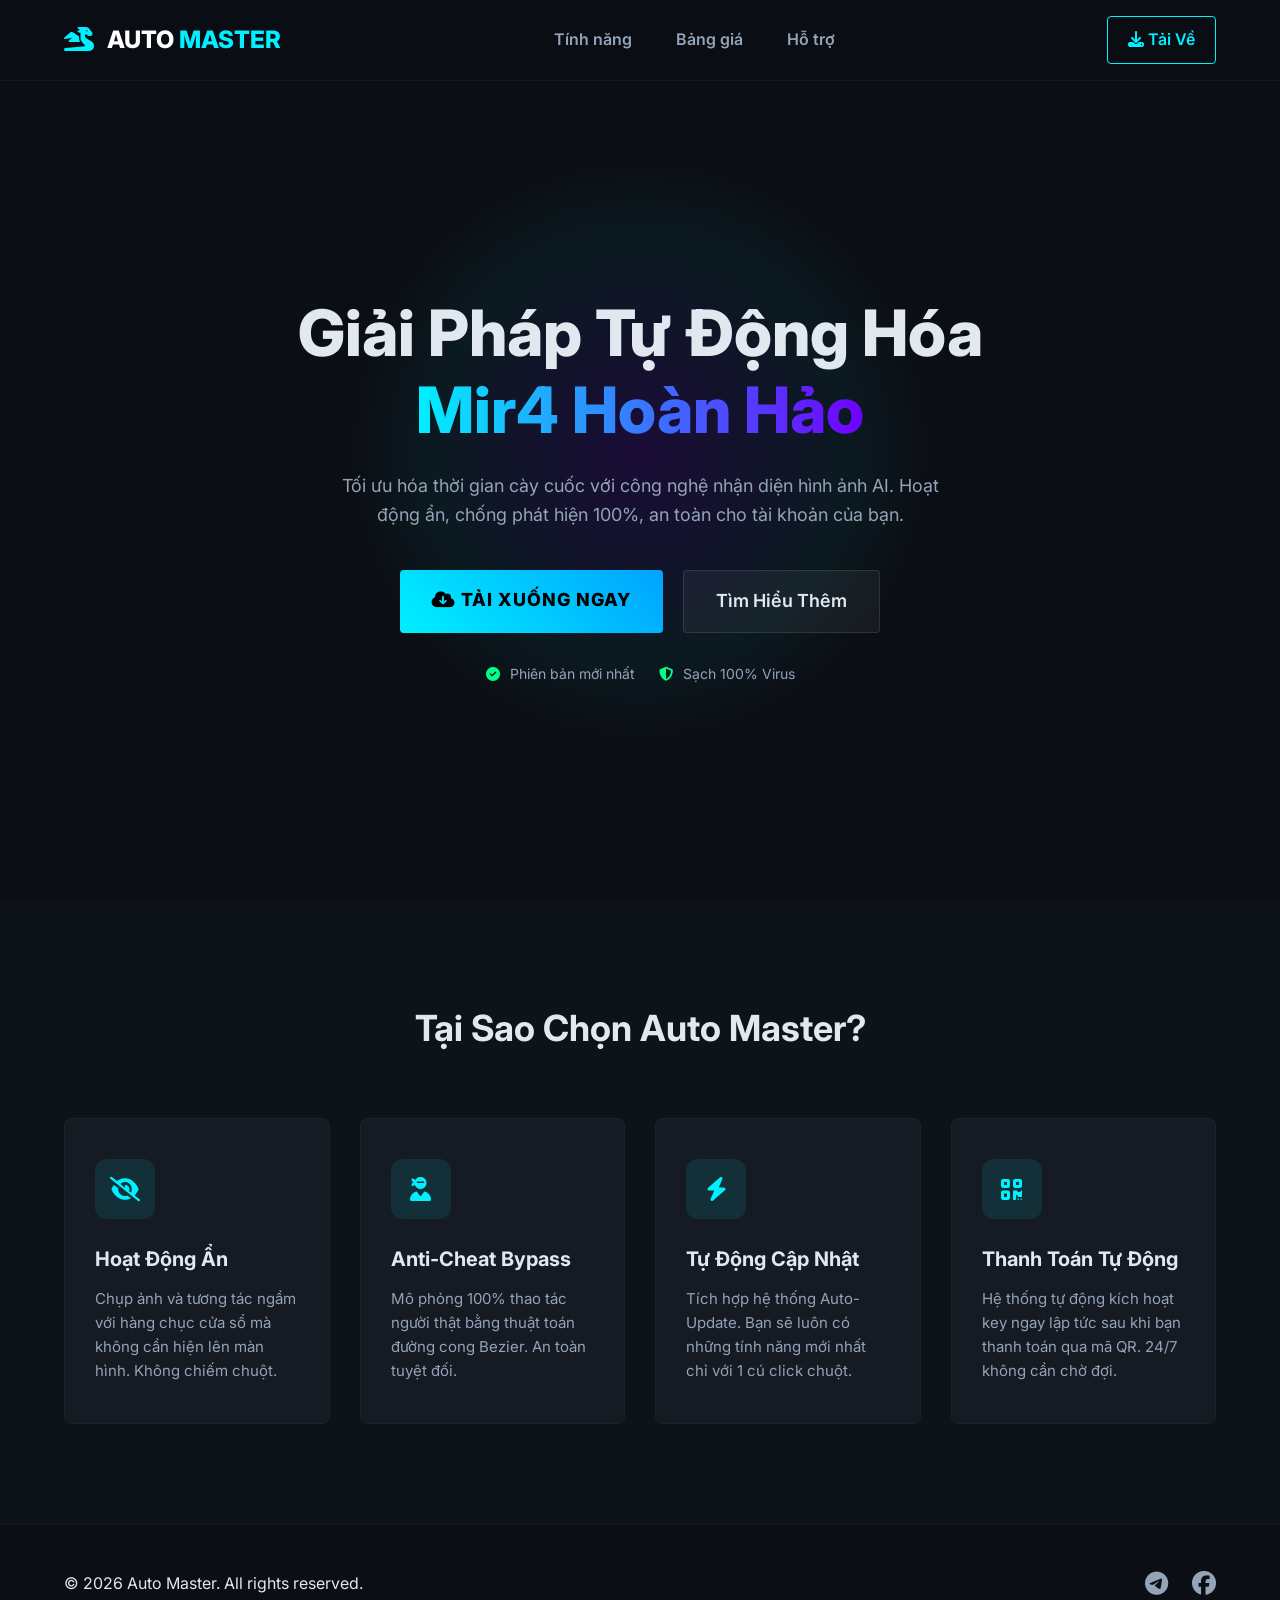
==== index.html @ 046a6823 "Add files via upload" ====
<!DOCTYPE html>
<html lang="vi">
<head>
    <meta charset="UTF-8">
    <meta name="viewport" content="width=device-width, initial-scale=1.0">
    <title>Auto Master | Tự Động Hóa Mir4 Đỉnh Cao</title>
    <link href="https://fonts.googleapis.com/css2?family=Inter:wght@400;600;800&display=swap" rel="stylesheet">
    <link rel="stylesheet" href="https://cdnjs.cloudflare.com/ajax/libs/font-awesome/6.4.0/css/all.min.css">
    <link rel="stylesheet" href="style.css">
</head>
<body>

    <!-- Header -->
    <header>
        <div class="container header-container">
            <div class="logo">
                <i class="fa-solid fa-dragon"></i> AUTO <span>MASTER</span>
            </div>
            <nav>
                <a href="#features">Tính năng</a>
                <a href="#pricing">Bảng giá</a>
                <a href="#contact">Hỗ trợ</a>
            </nav>
            <a href="https://github.com/ben3110c/auto-master/releases/latest/download/Auto_Master.exe" class="btn-primary-small"><i class="fa-solid fa-download"></i> Tải Về</a>
        </div>
    </header>

    <!-- Hero Section -->
    <section class="hero">
        <div class="container hero-content">
            <h1>Giải Pháp Tự Động Hóa <br><span class="gradient-text">Mir4 Hoàn Hảo</span></h1>
            <p>Tối ưu hóa thời gian cày cuốc với công nghệ nhận diện hình ảnh AI. Hoạt động ẩn, chống phát hiện 100%, an toàn cho tài khoản của bạn.</p>
            <div class="hero-buttons">
                <a href="https://github.com/ben3110c/auto-master/releases/latest/download/Auto_Master.exe" class="btn-primary">
                    <i class="fa-solid fa-cloud-arrow-down"></i> TẢI XUỐNG NGAY
                </a>
                <a href="#features" class="btn-secondary">Tìm Hiểu Thêm</a>
            </div>
            <div class="version-info">
                <span><i class="fa-solid fa-check-circle"></i> Phiên bản mới nhất</span>
                <span><i class="fa-solid fa-shield-halved"></i> Sạch 100% Virus</span>
            </div>
        </div>
        <div class="hero-glow"></div>
    </section>

    <!-- Features -->
    <section id="features" class="features">
        <div class="container">
            <h2 class="section-title">Tại Sao Chọn Auto Master?</h2>
            <div class="feature-grid">
                <div class="feature-card">
                    <div class="icon-wrapper"><i class="fa-solid fa-eye-slash"></i></div>
                    <h3>Hoạt Động Ẩn</h3>
                    <p>Chụp ảnh và tương tác ngầm với hàng chục cửa sổ mà không cần hiện lên màn hình. Không chiếm chuột.</p>
                </div>
                <div class="feature-card">
                    <div class="icon-wrapper"><i class="fa-solid fa-user-ninja"></i></div>
                    <h3>Anti-Cheat Bypass</h3>
                    <p>Mô phỏng 100% thao tác người thật bằng thuật toán đường cong Bezier. An toàn tuyệt đối.</p>
                </div>
                <div class="feature-card">
                    <div class="icon-wrapper"><i class="fa-solid fa-bolt"></i></div>
                    <h3>Tự Động Cập Nhật</h3>
                    <p>Tích hợp hệ thống Auto-Update. Bạn sẽ luôn có những tính năng mới nhất chỉ với 1 cú click chuột.</p>
                </div>
                <div class="feature-card">
                    <div class="icon-wrapper"><i class="fa-solid fa-qrcode"></i></div>
                    <h3>Thanh Toán Tự Động</h3>
                    <p>Hệ thống tự động kích hoạt key ngay lập tức sau khi bạn thanh toán qua mã QR. 24/7 không cần chờ đợi.</p>
                </div>
            </div>
        </div>
    </section>

    <!-- Footer -->
    <footer id="contact">
        <div class="container">
            <p>&copy; 2026 Auto Master. All rights reserved.</p>
            <div class="socials">
                <a href="#"><i class="fa-brands fa-telegram"></i></a>
                <a href="#"><i class="fa-brands fa-facebook"></i></a>
            </div>
        </div>
    </footer>

</body>
</html>
---- style.css ----
:root {
    --bg-color: #0B0E14;
    --card-bg: #151A23;
    --text-primary: #E2E8F0;
    --text-secondary: #94A3B8;
    --accent-primary: #00F0FF;
    --accent-secondary: #7000FF;
}

* {
    margin: 0;
    padding: 0;
    box-sizing: border-box;
    font-family: 'Inter', sans-serif;
}

body {
    background-color: var(--bg-color);
    color: var(--text-primary);
    line-height: 1.6;
    overflow-x: hidden;
}

.container {
    max-width: 1200px;
    margin: 0 auto;
    padding: 0 24px;
}

/* Header */
header {
    background: rgba(11, 14, 20, 0.8);
    backdrop-filter: blur(10px);
    position: fixed;
    width: 100%;
    top: 0;
    z-index: 100;
    border-bottom: 1px solid rgba(255,255,255,0.05);
}

.header-container {
    display: flex;
    justify-content: space-between;
    align-items: center;
    height: 80px;
}

.logo {
    font-size: 24px;
    font-weight: 800;
    color: white;
}

.logo i {
    color: var(--accent-primary);
    margin-right: 8px;
}

.logo span {
    color: var(--accent-primary);
}

nav a {
    color: var(--text-secondary);
    text-decoration: none;
    margin: 0 20px;
    font-weight: 600;
    transition: color 0.3s;
}

nav a:hover {
    color: var(--text-primary);
}

.btn-primary-small {
    background: transparent;
    color: var(--accent-primary);
    text-decoration: none;
    padding: 10px 20px;
    border: 1px solid var(--accent-primary);
    border-radius: 4px;
    font-weight: 600;
    transition: all 0.3s;
}

.btn-primary-small:hover {
    background: var(--accent-primary);
    color: var(--bg-color);
    box-shadow: 0 0 15px rgba(0, 240, 255, 0.4);
}

/* Hero Section */
.hero {
    min-height: 100vh;
    display: flex;
    align-items: center;
    position: relative;
    padding-top: 80px;
}

.hero-content {
    position: relative;
    z-index: 10;
    max-width: 800px;
    text-align: center;
}

.hero h1 {
    font-size: 64px;
    font-weight: 800;
    line-height: 1.2;
    margin-bottom: 24px;
}

.gradient-text {
    background: linear-gradient(90deg, var(--accent-primary), var(--accent-secondary));
    -webkit-background-clip: text;
    -webkit-text-fill-color: transparent;
}

.hero p {
    font-size: 18px;
    color: var(--text-secondary);
    margin-bottom: 40px;
    max-width: 600px;
    margin-left: auto;
    margin-right: auto;
}

.hero-buttons {
    display: flex;
    justify-content: center;
    gap: 20px;
    margin-bottom: 30px;
}

.btn-primary {
    background: linear-gradient(45deg, var(--accent-primary), #00A3FF);
    color: #000;
    text-decoration: none;
    padding: 16px 32px;
    border-radius: 4px;
    font-weight: 800;
    font-size: 18px;
    transition: all 0.3s;
    text-transform: uppercase;
    letter-spacing: 1px;
}

.btn-primary:hover {
    transform: translateY(-2px);
    box-shadow: 0 10px 30px rgba(0, 240, 255, 0.3);
}

.btn-secondary {
    background: rgba(255, 255, 255, 0.05);
    color: var(--text-primary);
    text-decoration: none;
    padding: 16px 32px;
    border-radius: 4px;
    font-weight: 600;
    font-size: 18px;
    border: 1px solid rgba(255, 255, 255, 0.1);
    transition: all 0.3s;
}

.btn-secondary:hover {
    background: rgba(255, 255, 255, 0.1);
}

.version-info {
    display: flex;
    justify-content: center;
    gap: 24px;
    color: var(--text-secondary);
    font-size: 14px;
}

.version-info i {
    color: #00FF88;
    margin-right: 6px;
}

.hero-glow {
    position: absolute;
    top: 50%;
    left: 50%;
    transform: translate(-50%, -50%);
    width: 600px;
    height: 600px;
    background: radial-gradient(circle, rgba(112,0,255,0.15) 0%, rgba(0,240,255,0.05) 50%, rgba(11,14,20,0) 70%);
    z-index: 1;
    pointer-events: none;
}

/* Features */
.features {
    padding: 100px 0;
    background: #0E1219;
}

.section-title {
    text-align: center;
    font-size: 36px;
    margin-bottom: 60px;
}

.feature-grid {
    display: grid;
    grid-template-columns: repeat(auto-fit, minmax(250px, 1fr));
    gap: 30px;
}

.feature-card {
    background: var(--card-bg);
    padding: 40px 30px;
    border-radius: 8px;
    border: 1px solid rgba(255,255,255,0.03);
    transition: transform 0.3s, border-color 0.3s;
}

.feature-card:hover {
    transform: translateY(-5px);
    border-color: rgba(0, 240, 255, 0.3);
}

.icon-wrapper {
    width: 60px;
    height: 60px;
    background: rgba(0, 240, 255, 0.1);
    border-radius: 12px;
    display: flex;
    align-items: center;
    justify-content: center;
    font-size: 24px;
    color: var(--accent-primary);
    margin-bottom: 24px;
}

.feature-card h3 {
    font-size: 20px;
    margin-bottom: 12px;
}

.feature-card p {
    color: var(--text-secondary);
    font-size: 15px;
}

/* Footer */
footer {
    padding: 40px 0;
    border-top: 1px solid rgba(255,255,255,0.05);
}

footer .container {
    display: flex;
    justify-content: space-between;
    align-items: center;
}

.socials a {
    color: var(--text-secondary);
    font-size: 24px;
    margin-left: 20px;
    transition: color 0.3s;
}

.socials a:hover {
    color: var(--text-primary);
}
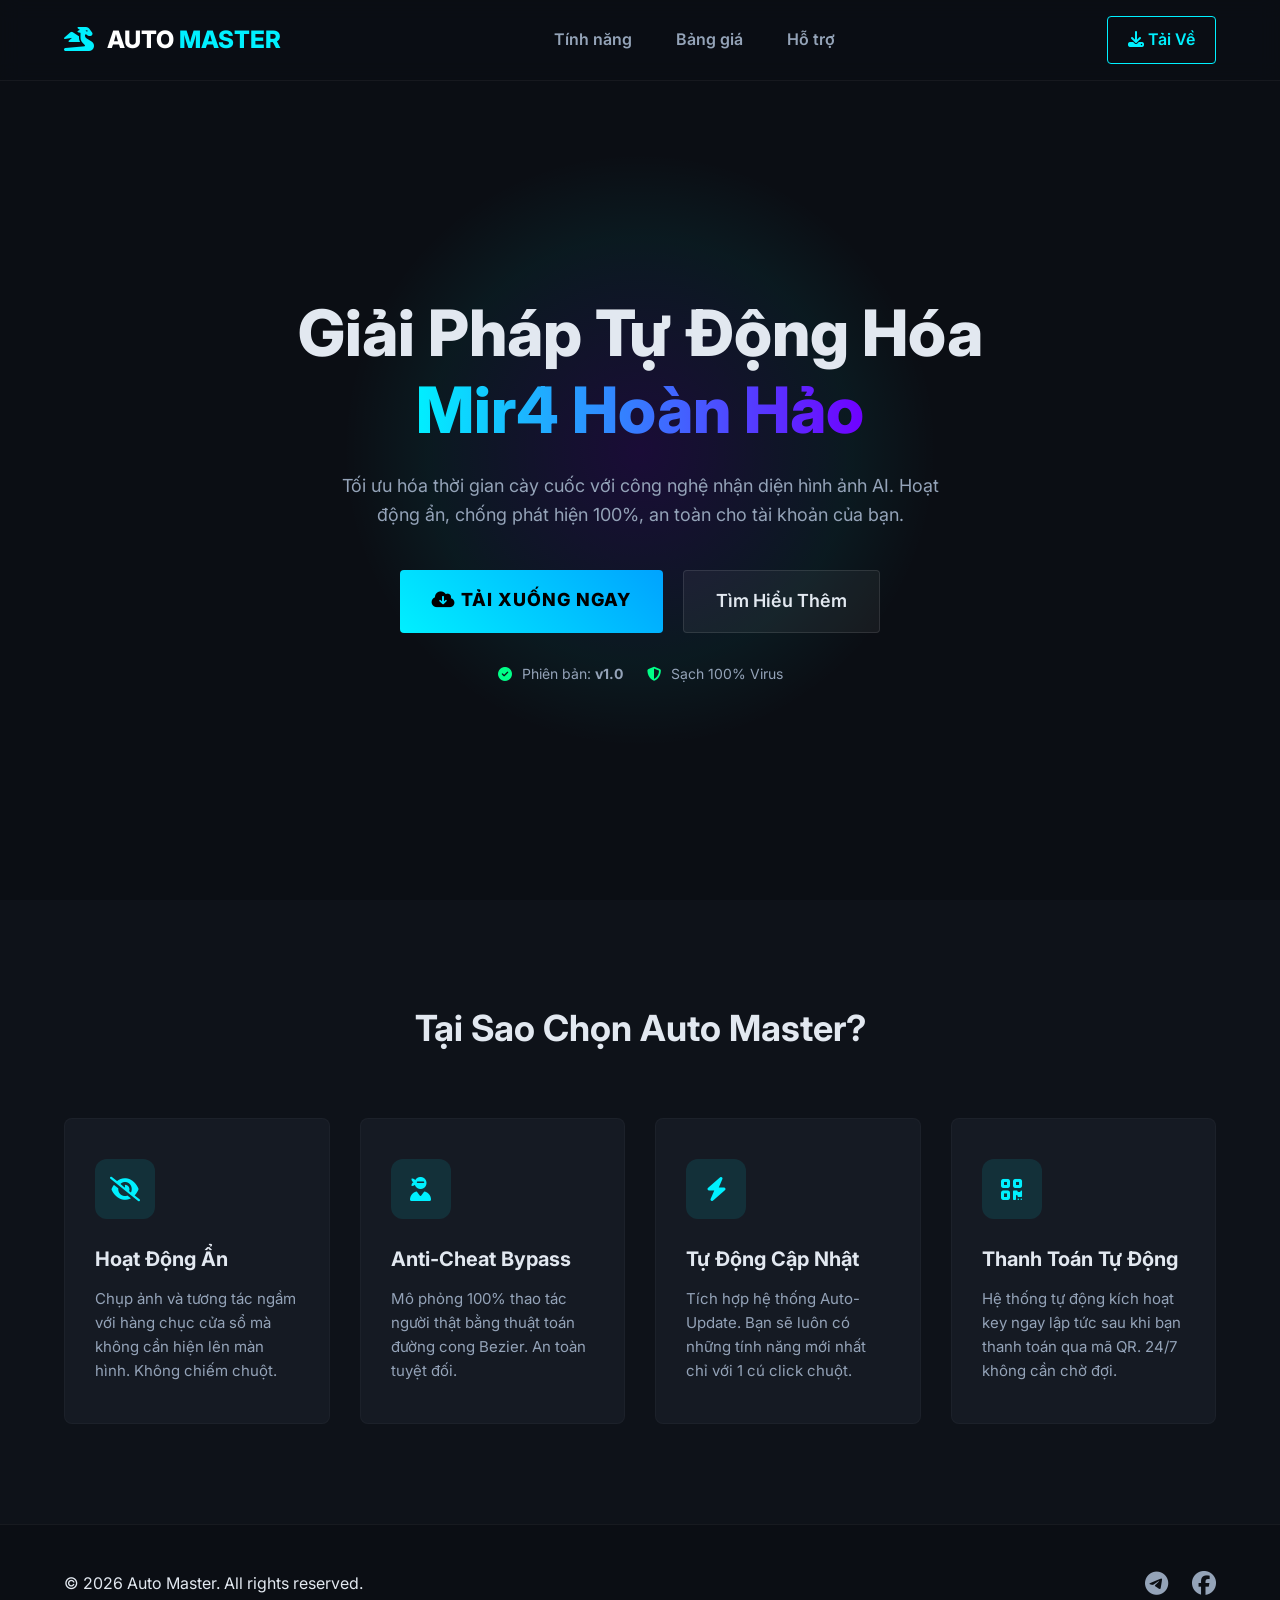
==== commit 9182ecc0: "Update index.html" ====
--- a/index.html
+++ b/index.html
@@ -21,7 +21,7 @@
                 <a href="#pricing">Bảng giá</a>
                 <a href="#contact">Hỗ trợ</a>
             </nav>
-            <a href="https://github.com/ben3110c/auto-master/releases/latest/download/Auto_Master.exe" class="btn-primary-small"><i class="fa-solid fa-download"></i> Tải Về</a>
+            <a id="btn-download-top" href="#" class="btn-primary-small"><i class="fa-solid fa-download"></i> Tải Về</a>
         </div>
     </header>
 
@@ -31,13 +31,13 @@
             <h1>Giải Pháp Tự Động Hóa <br><span class="gradient-text">Mir4 Hoàn Hảo</span></h1>
             <p>Tối ưu hóa thời gian cày cuốc với công nghệ nhận diện hình ảnh AI. Hoạt động ẩn, chống phát hiện 100%, an toàn cho tài khoản của bạn.</p>
             <div class="hero-buttons">
-                <a href="https://github.com/ben3110c/auto-master/releases/latest/download/Auto_Master.exe" class="btn-primary">
+                <a id="btn-download-main" href="#" class="btn-primary">
                     <i class="fa-solid fa-cloud-arrow-down"></i> TẢI XUỐNG NGAY
                 </a>
                 <a href="#features" class="btn-secondary">Tìm Hiểu Thêm</a>
             </div>
             <div class="version-info">
-                <span><i class="fa-solid fa-check-circle"></i> Phiên bản mới nhất</span>
+                <span><i class="fa-solid fa-check-circle"></i> Phiên bản: <strong id="latest-version">đang tải...</strong></span>
                 <span><i class="fa-solid fa-shield-halved"></i> Sạch 100% Virus</span>
             </div>
         </div>
@@ -84,5 +84,23 @@
         </div>
     </footer>
 
+    <!-- Script tự động đọc version.json để cập nhật link download -->
+    <script>
+        fetch('version.json')
+            .then(res => res.json())
+            .then(data => {
+                // Cập nhật link tải cho tất cả nút Download
+                const downloadUrl = data.download_url;
+                document.getElementById('btn-download-top').href = downloadUrl;
+                document.getElementById('btn-download-main').href = downloadUrl;
+                
+                // Hiển thị số phiên bản mới nhất
+                document.getElementById('latest-version').textContent = 'v' + data.version;
+            })
+            .catch(() => {
+                document.getElementById('latest-version').textContent = 'Không xác định';
+            });
+    </script>
+
 </body>
 </html>
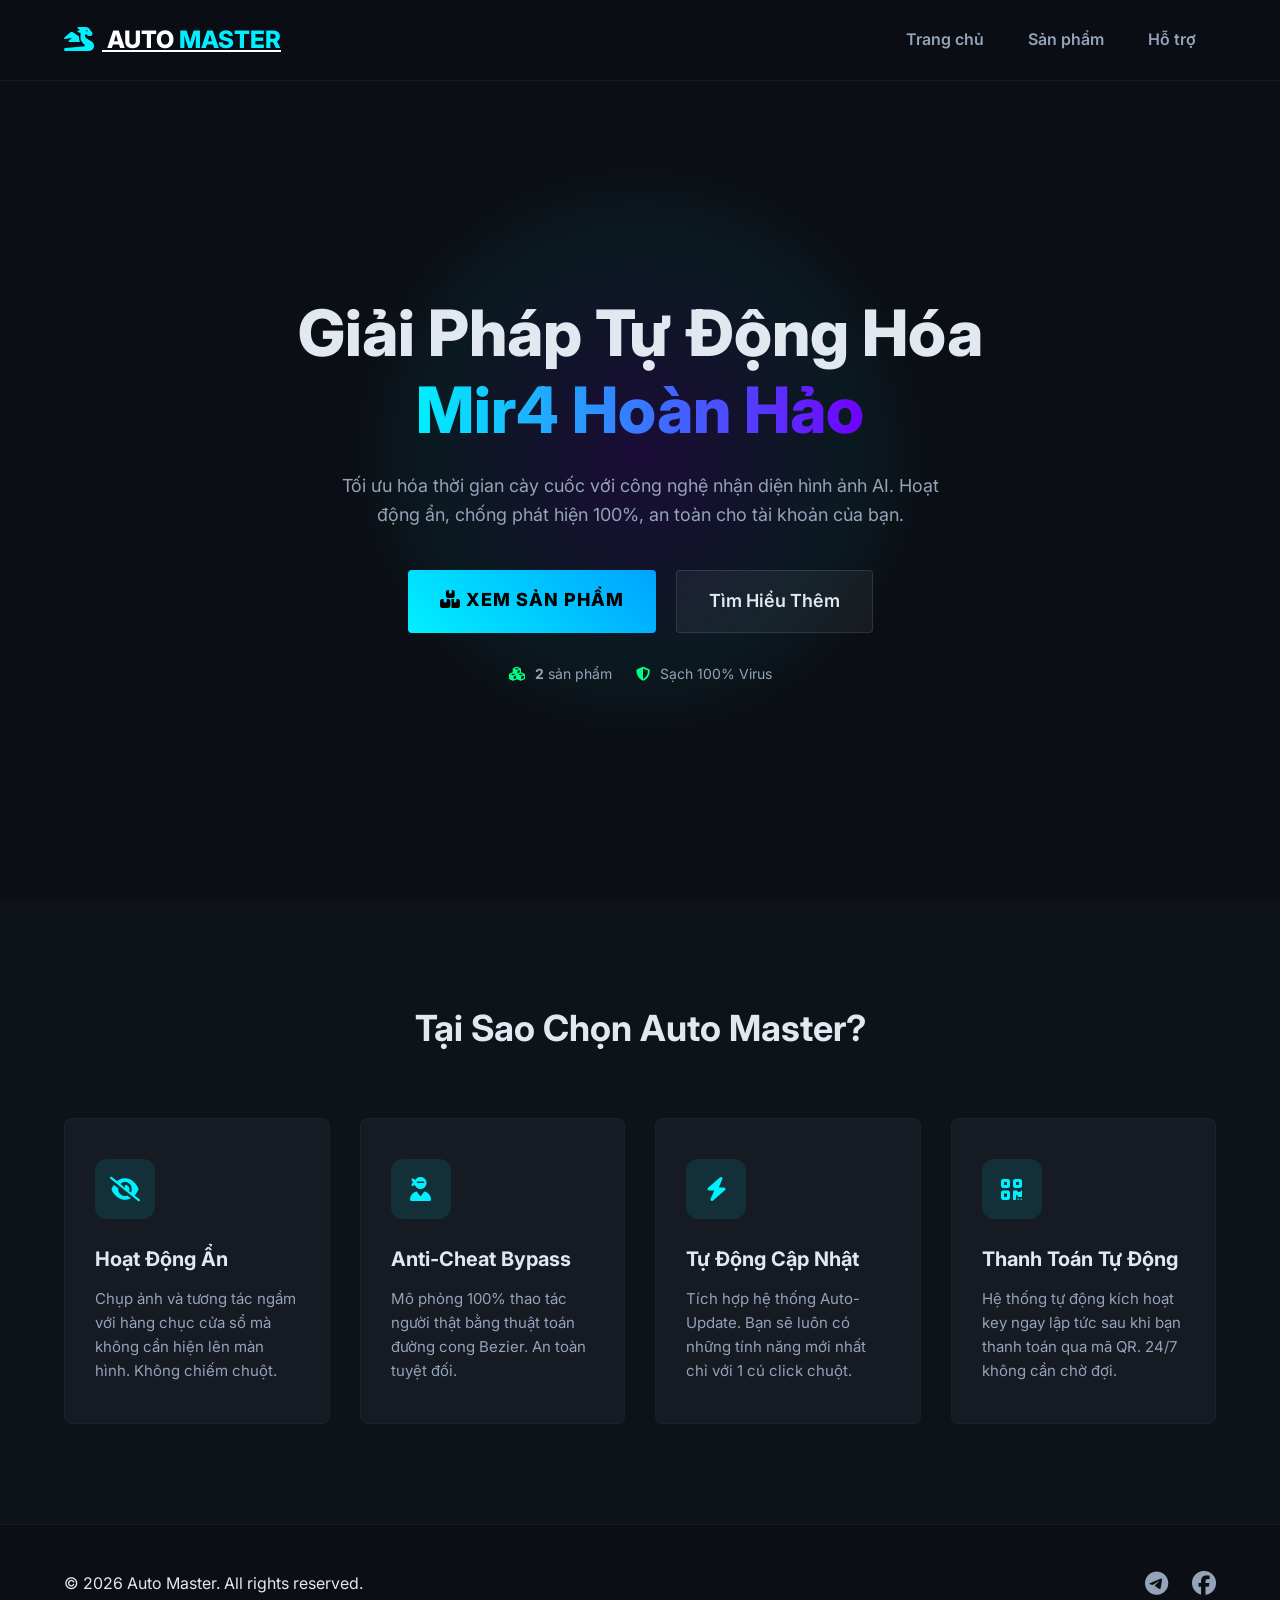
==== commit d4d6a9f4: "Update index.html" ====
--- a/index.html
+++ b/index.html
@@ -13,15 +13,14 @@
     <!-- Header -->
     <header>
         <div class="container header-container">
-            <div class="logo">
+            <a href="index.html" class="logo">
                 <i class="fa-solid fa-dragon"></i> AUTO <span>MASTER</span>
-            </div>
+            </a>
             <nav>
-                <a href="#features">Tính năng</a>
-                <a href="#pricing">Bảng giá</a>
+                <a href="index.html" class="active">Trang chủ</a>
+                <a href="products.html">Sản phẩm</a>
                 <a href="#contact">Hỗ trợ</a>
             </nav>
-            <a id="btn-download-top" href="#" class="btn-primary-small"><i class="fa-solid fa-download"></i> Tải Về</a>
         </div>
     </header>
 
@@ -31,13 +30,13 @@
             <h1>Giải Pháp Tự Động Hóa <br><span class="gradient-text">Mir4 Hoàn Hảo</span></h1>
             <p>Tối ưu hóa thời gian cày cuốc với công nghệ nhận diện hình ảnh AI. Hoạt động ẩn, chống phát hiện 100%, an toàn cho tài khoản của bạn.</p>
             <div class="hero-buttons">
-                <a id="btn-download-main" href="#" class="btn-primary">
-                    <i class="fa-solid fa-cloud-arrow-down"></i> TẢI XUỐNG NGAY
+                <a href="products.html" class="btn-primary">
+                    <i class="fa-solid fa-boxes-stacked"></i> XEM SẢN PHẨM
                 </a>
                 <a href="#features" class="btn-secondary">Tìm Hiểu Thêm</a>
             </div>
             <div class="version-info">
-                <span><i class="fa-solid fa-check-circle"></i> Phiên bản: <strong id="latest-version">đang tải...</strong></span>
+                <span><i class="fa-solid fa-cubes"></i> <strong id="product-count">...</strong> sản phẩm</span>
                 <span><i class="fa-solid fa-shield-halved"></i> Sạch 100% Virus</span>
             </div>
         </div>
@@ -84,21 +83,15 @@
         </div>
     </footer>
 
-    <!-- Script tự động đọc version.json để cập nhật link download -->
     <script>
         fetch('version.json')
             .then(res => res.json())
             .then(data => {
-                // Cập nhật link tải cho tất cả nút Download
-                const downloadUrl = data.download_url;
-                document.getElementById('btn-download-top').href = downloadUrl;
-                document.getElementById('btn-download-main').href = downloadUrl;
-                
-                // Hiển thị số phiên bản mới nhất
-                document.getElementById('latest-version').textContent = 'v' + data.version;
+                const count = Object.keys(data.products).length;
+                document.getElementById('product-count').textContent = count;
             })
             .catch(() => {
-                document.getElementById('latest-version').textContent = 'Không xác định';
+                document.getElementById('product-count').textContent = '2';
             });
     </script>
 
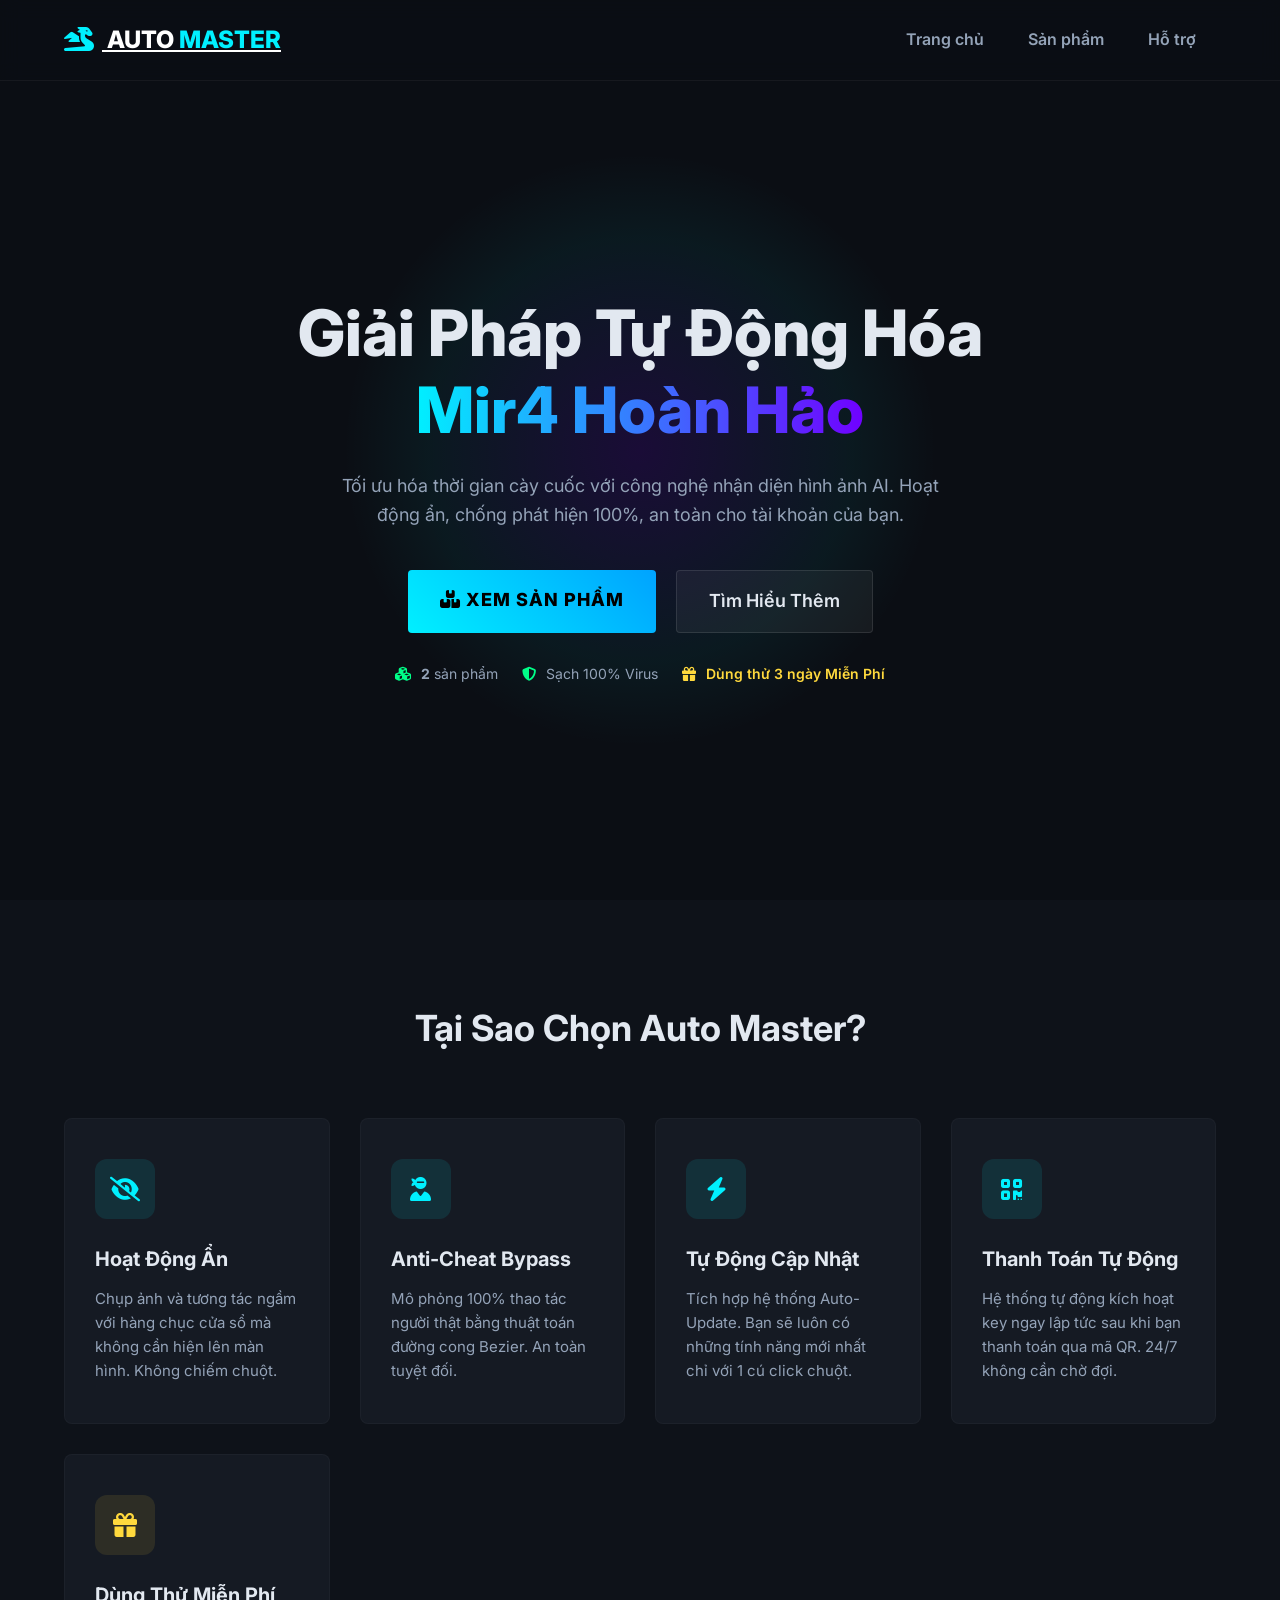
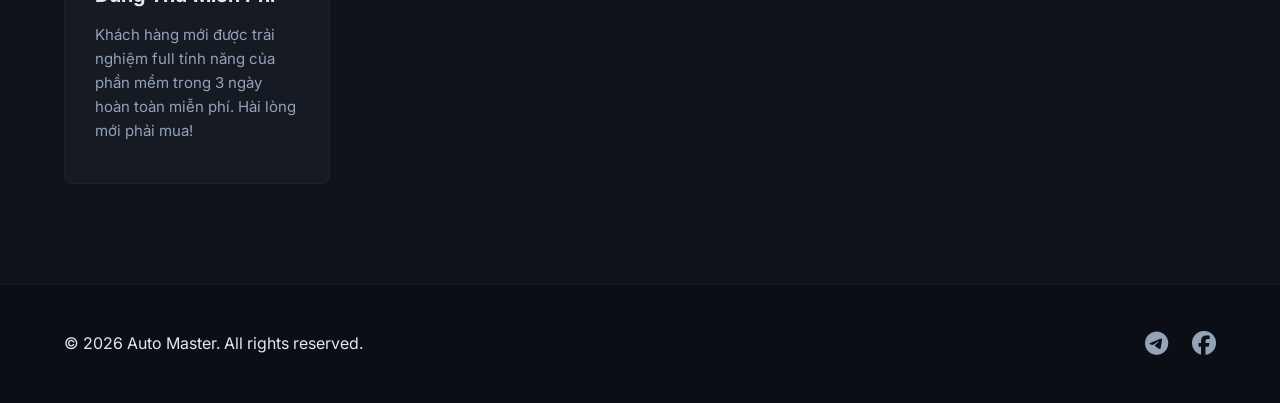
==== commit 16b1f0d6: "Thêm tính năng Dùng thử 3 ngày" ====
--- a/index.html
+++ b/index.html
@@ -38,6 +38,7 @@
             <div class="version-info">
                 <span><i class="fa-solid fa-cubes"></i> <strong id="product-count">...</strong> sản phẩm</span>
                 <span><i class="fa-solid fa-shield-halved"></i> Sạch 100% Virus</span>
+                <span class="highlight-badge"><i class="fa-solid fa-gift"></i> Dùng thử 3 ngày Miễn Phí</span>
             </div>
         </div>
         <div class="hero-glow"></div>
@@ -68,6 +69,11 @@
                     <h3>Thanh Toán Tự Động</h3>
                     <p>Hệ thống tự động kích hoạt key ngay lập tức sau khi bạn thanh toán qua mã QR. 24/7 không cần chờ đợi.</p>
                 </div>
+                <div class="feature-card">
+                    <div class="icon-wrapper" style="color: #ffd93d; background: rgba(255, 217, 61, 0.1);"><i class="fa-solid fa-gift"></i></div>
+                    <h3>Dùng Thử Miễn Phí</h3>
+                    <p>Khách hàng mới được trải nghiệm full tính năng của phần mềm trong 3 ngày hoàn toàn miễn phí. Hài lòng mới phải mua!</p>
+                </div>
             </div>
         </div>
     </section>
--- a/style.css
+++ b/style.css
@@ -179,6 +179,15 @@
 .version-info i {
     color: #00FF88;
     margin-right: 6px;
+}
+
+.highlight-badge {
+    color: #ffd93d;
+    font-weight: 600;
+}
+
+.highlight-badge i {
+    color: #ffd93d;
 }
 
 .hero-glow {
